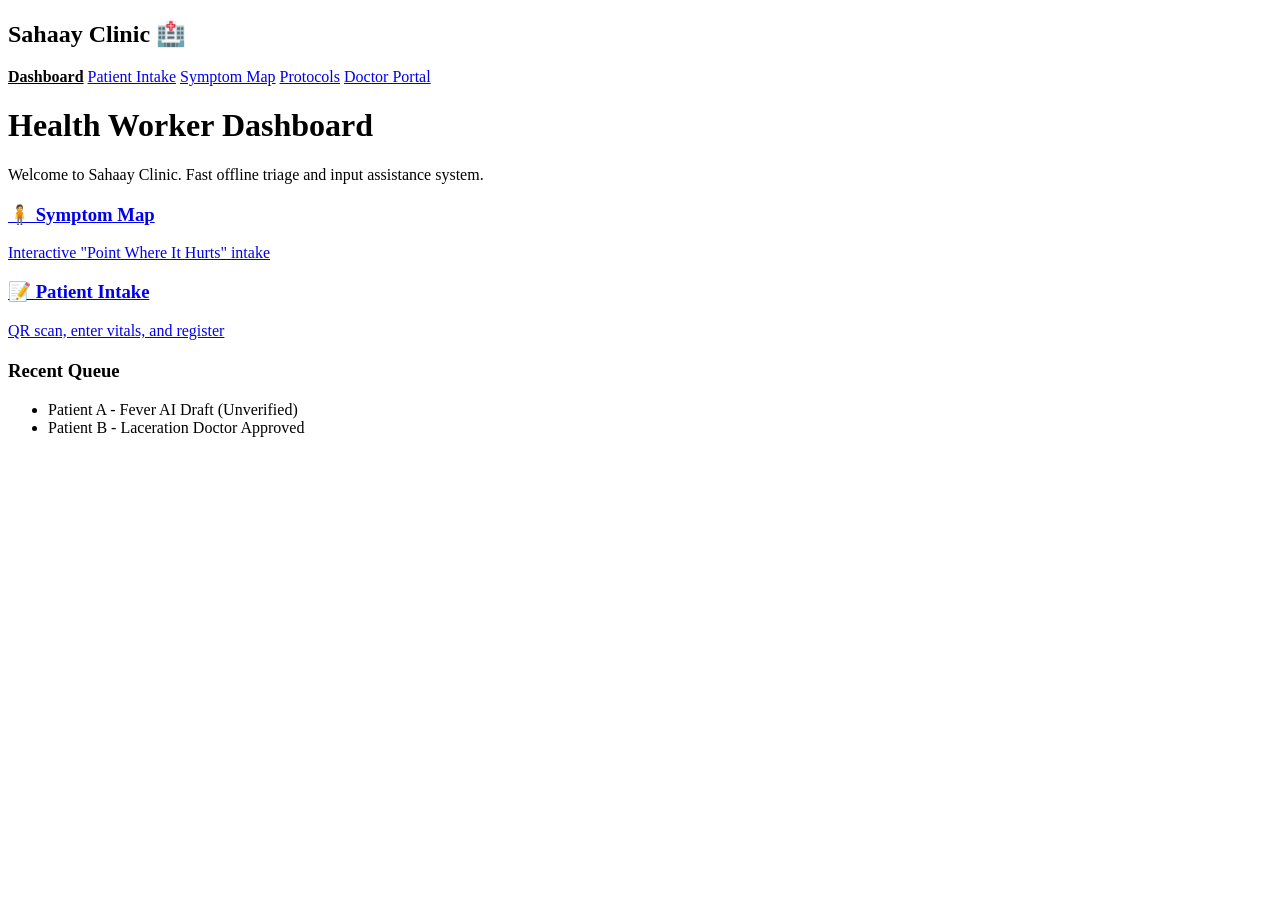
==== index.html @ 7268bb3b "Add initial HTML structure for Sahaay Clinic dashboard" ====
<!DOCTYPE html>
<html lang="en">
<head>
    <meta charset="UTF-8">
    <meta name="viewport" content="width=device-width, initial-scale=1.0">
    <title>Sahaay Clinic - Dashboard</title>
    <link rel="stylesheet" href="style.css">
    <link rel="manifest" href="manifest.json">
</head>
<body>
    <header>
        <div class="logo">
            <h2>Sahaay Clinic 🏥</h2>
        </div>
        <div class="nav-links">
            <a href="index.html" style="color: var(--action-blue); font-weight: bold;">Dashboard</a>
            <a href="intake.html">Patient Intake</a>
            <a href="symptom-map.html">Symptom Map</a>
            <a href="firstaid.html">Protocols</a>
            <a href="doctor.html">Doctor Portal</a>
        </div>
        <div id="google_translate_element"></div>
    </header>

    <div class="container">
        <h1>Health Worker Dashboard</h1>
        <p>Welcome to Sahaay Clinic. Fast offline triage and input assistance system.</p>

        <div class="quick-actions" style="margin: 20px 0;">
            <a href="symptom-map.html" class="action-card-btn">
                <h3>🧍 Symptom Map</h3>
                <p>Interactive "Point Where It Hurts" intake</p>
            </a>
            <a href="intake.html" class="action-card-btn">
                <h3>📝 Patient Intake</h3>
                <p>QR scan, enter vitals, and register</p>
            </a>
        </div>
        
        <div class="card">
            <h3>Recent Queue</h3>
            <ul id="queueList" class="queue-list">
                <li>Patient A - Fever <span class="badge badge-draft">AI Draft (Unverified)</span></li>
                <li>Patient B - Laceration <span class="badge badge-approved">Doctor Approved</span></li>
            </ul>
        </div>
    </div>

    <script type="text/javascript">
        function googleTranslateElementInit() {
            new google.translate.TranslateElement({pageLanguage: 'en'}, 'google_translate_element');
        }
    </script>
    <script type="text/javascript" src="https://translate.google.com/translate_a/element.js?cb=googleTranslateElementInit"></script>
    <script src="js/app.js"></script>
    <script src="js/api.js"></script>
</body>
</html>
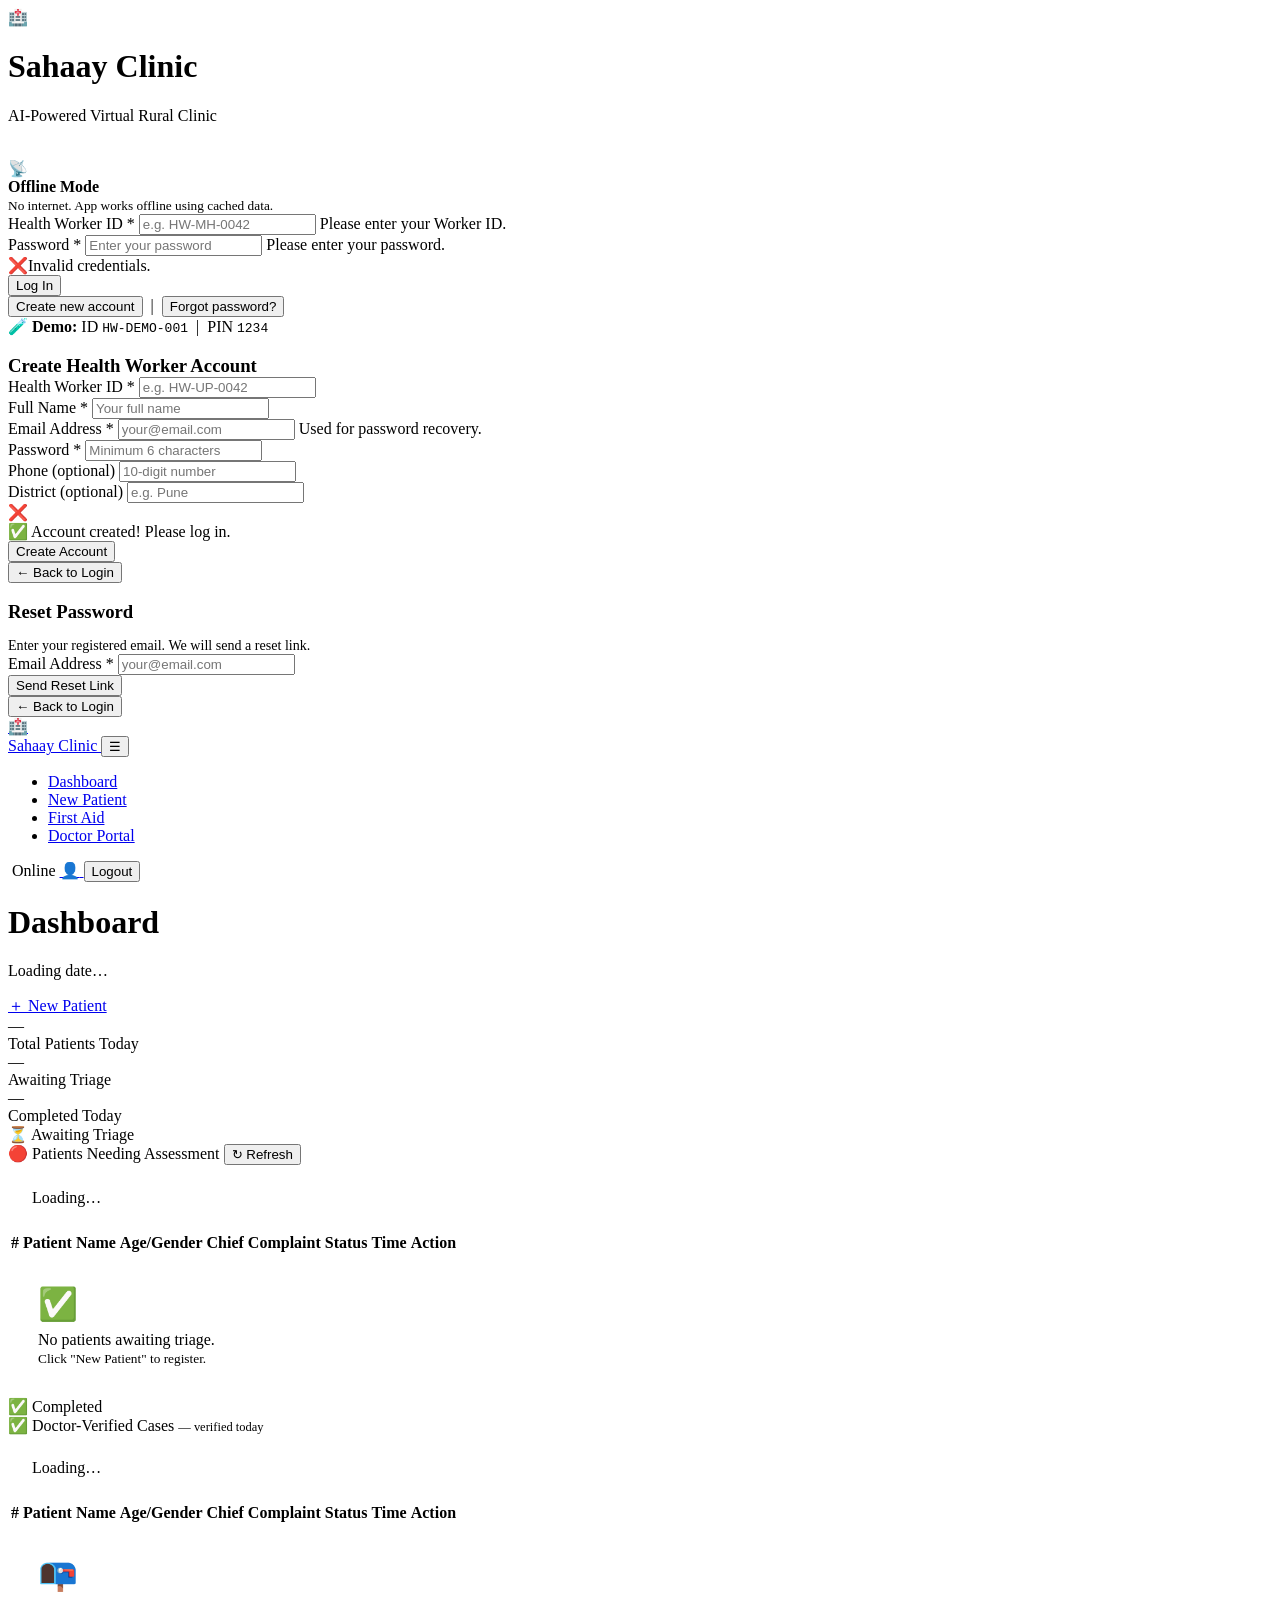
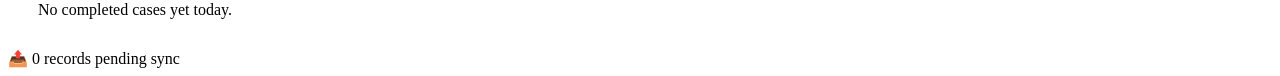
==== commit 024b7e66: "Creating Dashboard Initializing our Dashboard of Web App." ====
--- a/index.html
+++ b/index.html
@@ -1,58 +1,639 @@
 <!DOCTYPE html>
 <html lang="en">
 <head>
-    <meta charset="UTF-8">
-    <meta name="viewport" content="width=device-width, initial-scale=1.0">
-    <title>Sahaay Clinic - Dashboard</title>
-    <link rel="stylesheet" href="style.css">
-    <link rel="manifest" href="manifest.json">
+  <meta charset="UTF-8" />
+  <meta name="viewport" content="width=device-width, initial-scale=1.0" />
+  <meta name="description" content="Sahaay Clinic — AI-Powered Virtual Rural Clinic" />
+  <title>Sahaay Clinic — Login &amp; Dashboard</title>
+  <link rel="manifest" href="/manifest.json" />
+  <meta name="theme-color" content="#238636" />
+  <link rel="stylesheet" href="/css/style.css" />
+
+  <!-- Google Translate Widget -->
+  <script type="text/javascript">
+    function googleTranslateElementInit() {
+      new google.translate.TranslateElement(
+        { pageLanguage: 'en', includedLanguages: 'hi,ta,bn,te,mr,gu,kn,ml,pa,ur,or,as,en',
+          layout: google.translate.TranslateElement.InlineLayout.SIMPLE, autoDisplay: false },
+        'google_translate_element_login'
+      );
+    }
+  </script>
+  <script src="//translate.google.com/translate_a/element.js?cb=googleTranslateElementInit"></script>
 </head>
+
 <body>
-    <header>
-        <div class="logo">
-            <h2>Sahaay Clinic 🏥</h2>
-        </div>
-        <div class="nav-links">
-            <a href="index.html" style="color: var(--action-blue); font-weight: bold;">Dashboard</a>
-            <a href="intake.html">Patient Intake</a>
-            <a href="symptom-map.html">Symptom Map</a>
-            <a href="firstaid.html">Protocols</a>
-            <a href="doctor.html">Doctor Portal</a>
-        </div>
-        <div id="google_translate_element"></div>
-    </header>
-
-    <div class="container">
-        <h1>Health Worker Dashboard</h1>
-        <p>Welcome to Sahaay Clinic. Fast offline triage and input assistance system.</p>
-
-        <div class="quick-actions" style="margin: 20px 0;">
-            <a href="symptom-map.html" class="action-card-btn">
-                <h3>🧍 Symptom Map</h3>
-                <p>Interactive "Point Where It Hurts" intake</p>
-            </a>
-            <a href="intake.html" class="action-card-btn">
-                <h3>📝 Patient Intake</h3>
-                <p>QR scan, enter vitals, and register</p>
-            </a>
-        </div>
-        
-        <div class="card">
-            <h3>Recent Queue</h3>
-            <ul id="queueList" class="queue-list">
-                <li>Patient A - Fever <span class="badge badge-draft">AI Draft (Unverified)</span></li>
-                <li>Patient B - Laceration <span class="badge badge-approved">Doctor Approved</span></li>
-            </ul>
-        </div>
-    </div>
-
-    <script type="text/javascript">
-        function googleTranslateElementInit() {
-            new google.translate.TranslateElement({pageLanguage: 'en'}, 'google_translate_element');
-        }
-    </script>
-    <script type="text/javascript" src="https://translate.google.com/translate_a/element.js?cb=googleTranslateElementInit"></script>
-    <script src="js/app.js"></script>
-    <script src="js/api.js"></script>
+
+<!-- ====================================================
+     LOGIN VIEW
+===================================================== -->
+<div id="login-view" class="login-wrapper">
+  <div class="login-card">
+
+    <div class="login-logo">
+      <div class="logo-circle">🏥</div>
+      <h1>Sahaay Clinic</h1>
+      <p class="text-muted">AI-Powered Virtual Rural Clinic</p>
+      <span class="lang-selector-mount" style="display:inline-flex; margin-top:10px;"></span>
+    </div>
+
+    <!-- Offline alert -->
+    <div id="login-offline-alert" class="alert alert-warning hidden">
+      <span class="alert-icon">📡</span>
+      <div><strong>Offline Mode</strong><br><small>No internet. App works offline using cached data.</small></div>
+    </div>
+
+    <!-- ── AUTH PANELS ── -->
+
+    <!-- LOGIN PANEL -->
+    <div id="panel-login" class="auth-panel active">
+      <form id="login-form" novalidate>
+        <div class="form-group">
+          <label class="form-label" for="worker-id">Health Worker ID <span class="required">*</span></label>
+          <input type="text" id="worker-id" class="form-control" placeholder="e.g. HW-MH-0042" autocomplete="username" required />
+          <span class="form-error">Please enter your Worker ID.</span>
+        </div>
+        <div class="form-group">
+          <label class="form-label" for="worker-password">Password <span class="required">*</span></label>
+          <input type="password" id="worker-password" class="form-control" placeholder="Enter your password" autocomplete="current-password" required />
+          <span class="form-error">Please enter your password.</span>
+        </div>
+        <div id="login-error" class="alert alert-danger hidden">
+          <span class="alert-icon">❌</span><span id="login-error-msg">Invalid credentials.</span>
+        </div>
+        <button type="submit" id="login-btn" class="btn btn-primary btn-full">Log In</button>
+      </form>
+
+      <div class="auth-toggle">
+        <button onclick="showAuthPanel('panel-signup')">Create new account</button>
+        &nbsp;|&nbsp;
+        <button onclick="showAuthPanel('panel-forgot')">Forgot password?</button>
+      </div>
+
+      <div class="demo-hint" style="margin-top:var(--space-md);">
+        🧪 <strong>Demo:</strong> ID <code>HW-DEMO-001</code> &nbsp;|&nbsp; PIN <code>1234</code>
+      </div>
+    </div>
+
+    <!-- SIGNUP PANEL -->
+    <div id="panel-signup" class="auth-panel">
+      <h3 style="margin-bottom:var(--space-md);">Create Health Worker Account</h3>
+      <form id="signup-form" novalidate>
+        <div class="form-group">
+          <label class="form-label" for="su-worker-id">Health Worker ID <span class="required">*</span></label>
+          <input type="text" id="su-worker-id" class="form-control" placeholder="e.g. HW-UP-0042" required />
+        </div>
+        <div class="form-group">
+          <label class="form-label" for="su-name">Full Name <span class="required">*</span></label>
+          <input type="text" id="su-name" class="form-control" placeholder="Your full name" required />
+        </div>
+        <div class="form-group">
+          <label class="form-label" for="su-email">Email Address <span class="required">*</span></label>
+          <input type="email" id="su-email" class="form-control" placeholder="your@email.com" autocomplete="email" required />
+          <span class="form-hint">Used for password recovery.</span>
+        </div>
+        <div class="form-group">
+          <label class="form-label" for="su-password">Password <span class="required">*</span></label>
+          <input type="password" id="su-password" class="form-control" placeholder="Minimum 6 characters" autocomplete="new-password" required />
+        </div>
+        <div class="form-group">
+          <label class="form-label" for="su-phone">Phone (optional)</label>
+          <input type="tel" id="su-phone" class="form-control" placeholder="10-digit number" maxlength="10" />
+        </div>
+        <div class="form-group">
+          <label class="form-label" for="su-district">District (optional)</label>
+          <input type="text" id="su-district" class="form-control" placeholder="e.g. Pune" />
+        </div>
+        <div id="signup-error" class="alert alert-danger hidden">
+          <span class="alert-icon">❌</span><span id="signup-error-msg"></span>
+        </div>
+        <div id="signup-success" class="alert alert-success hidden">
+          <span class="alert-icon">✅</span> Account created! Please log in.
+        </div>
+        <button type="submit" id="signup-btn" class="btn btn-primary btn-full">Create Account</button>
+      </form>
+      <div class="auth-toggle">
+        <button onclick="showAuthPanel('panel-login')">← Back to Login</button>
+      </div>
+    </div>
+
+    <!-- FORGOT PASSWORD PANEL -->
+    <div id="panel-forgot" class="auth-panel">
+      <h3 style="margin-bottom:var(--space-md);">Reset Password</h3>
+      <p class="text-muted" style="font-size:0.88rem; margin-bottom:var(--space-md);">
+        Enter your registered email. We will send a reset link.
+      </p>
+      <form id="forgot-form" novalidate>
+        <div class="form-group">
+          <label class="form-label" for="forgot-email">Email Address <span class="required">*</span></label>
+          <input type="email" id="forgot-email" class="form-control" placeholder="your@email.com" required />
+        </div>
+        <div id="forgot-msg" class="alert hidden"></div>
+        <button type="submit" id="forgot-btn" class="btn btn-primary btn-full">Send Reset Link</button>
+      </form>
+      <div class="auth-toggle">
+        <button onclick="showAuthPanel('panel-login')">← Back to Login</button>
+      </div>
+    </div>
+
+  </div><!-- .login-card -->
+</div><!-- #login-view -->
+
+<!-- ====================================================
+     DASHBOARD VIEW
+===================================================== -->
+<div id="dashboard-view" class="hidden">
+
+  <!-- Navbar -->
+  <nav class="navbar" id="main-navbar">
+    <a href="/index.html" class="navbar-brand">
+      <div class="logo-icon">🏥</div>
+      Sahaay Clinic
+    </a>
+    <button class="nav-hamburger" id="nav-hamburger" aria-label="Open navigation menu" onclick="toggleMobileNav()">☰</button>
+    <ul class="navbar-nav" id="navbar-nav">
+      <li><a href="/index.html" class="active">Dashboard</a></li>
+      <li><a href="/intake.html">New Patient</a></li>
+      <li><a href="/firstaid.html">First Aid</a></li>
+      <li><a href="/doctor.html">Doctor Portal</a></li>
+    </ul>
+    <div class="navbar-actions">
+      <span class="lang-selector-mount" style="margin-right:4px;"></span>
+      <span id="network-status" class="status-indicator status-online">
+        <span class="status-dot"></span> Online
+      </span>
+      <!-- Profile button (left of network status) -->
+      <a href="/profile.html" class="profile-btn" id="profile-nav-btn" title="My Profile">
+        <span class="profile-avatar">👤</span>
+        <span class="profile-name" id="worker-name-display"></span>
+      </a>
+      <button onclick="handleLogout()" class="btn btn-secondary btn-sm">Logout</button>
+    </div>
+  </nav>
+
+  <div class="page-container">
+    <div class="page-header flex justify-between items-center">
+      <div>
+        <h1 class="page-title">Dashboard</h1>
+        <p class="page-subtitle" id="today-date">Loading date…</p>
+      </div>
+      <a href="/intake.html" class="btn btn-primary">＋ New Patient</a>
+    </div>
+
+    <!-- STATS ROW -->
+    <div class="grid-3 mb-lg">
+      <div class="stat-card blue">
+        <div class="stat-value" id="stat-total">—</div>
+        <div class="stat-label">Total Patients Today</div>
+      </div>
+      <div class="stat-card amber">
+        <div class="stat-value" id="stat-waiting">—</div>
+        <div class="stat-label">Awaiting Triage</div>
+      </div>
+      <div class="stat-card green">
+        <div class="stat-value" id="stat-completed">—</div>
+        <div class="stat-label">Completed Today</div>
+      </div>
+    </div>
+
+    <!-- AWAITING TRIAGE SECTION -->
+    <div id="awaiting-triage-section">
+      <div class="dashboard-section-title">⏳ Awaiting Triage</div>
+      <div class="card" style="margin-bottom:var(--space-lg);">
+        <div class="card-header">
+          <span class="card-title">🔴 Patients Needing Assessment</span>
+          <button onclick="loadQueue()" class="btn btn-secondary btn-sm">↻ Refresh</button>
+        </div>
+        <div class="card-body">
+          <div id="awaiting-loading" class="text-center text-muted" style="padding:24px;">Loading…</div>
+          <div id="awaiting-table-wrapper" class="hidden">
+            <div class="table-scroll-wrapper">
+              <table class="queue-table">
+                <thead>
+                  <tr><th>#</th><th>Patient Name</th><th>Age/Gender</th><th>Chief Complaint</th><th>Status</th><th>Time</th><th>Action</th></tr>
+                </thead>
+                <tbody id="awaiting-tbody"></tbody>
+              </table>
+            </div>
+          </div>
+          <div id="awaiting-empty" class="text-center text-muted hidden" style="padding:30px;">
+            <div style="font-size:2rem; margin-bottom:8px;">✅</div>
+            No patients awaiting triage.<br><small>Click "New Patient" to register.</small>
+          </div>
+        </div>
+      </div>
+    </div>
+
+    <!-- COMPLETED SECTION -->
+    <div id="completed-section">
+      <div class="dashboard-section-title">✅ Completed</div>
+      <div class="card">
+        <div class="card-header">
+          <span class="card-title">✅ Doctor-Verified Cases</span>
+          <span class="badge badge-info" id="stat-verified-today" style="font-size:0.78rem;">— verified today</span>
+        </div>
+        <div class="card-body">
+          <div id="completed-loading" class="text-center text-muted" style="padding:24px;">Loading…</div>
+          <div id="completed-table-wrapper" class="hidden">
+            <div class="table-scroll-wrapper">
+              <table class="queue-table">
+                <thead>
+                  <tr><th>#</th><th>Patient Name</th><th>Age/Gender</th><th>Chief Complaint</th><th>Status</th><th>Time</th><th>Action</th></tr>
+                </thead>
+                <tbody id="completed-tbody"></tbody>
+              </table>
+            </div>
+          </div>
+          <div id="completed-empty" class="text-center text-muted hidden" style="padding:30px;">
+            <div style="font-size:2rem; margin-bottom:8px;">📭</div>
+            No completed cases yet today.
+          </div>
+        </div>
+      </div>
+    </div>
+
+  </div><!-- .page-container -->
+</div><!-- #dashboard-view -->
+
+<!-- Floating offline badge -->
+<div id="offline-queue-badge" class="offline-queue-badge" onclick="syncOfflineQueue()">
+  📤 0 records pending sync
+</div>
+
+<script src="/js/app.js"></script>
+<script src="/js/api.js"></script>
+
+<script>
+// ──────────────────────────────────────────────
+// AUTH PANEL TOGGLE
+// ──────────────────────────────────────────────
+function showAuthPanel(id) {
+  document.querySelectorAll('.auth-panel').forEach(p => p.classList.remove('active'));
+  const el = document.getElementById(id);
+  if (el) el.classList.add('active');
+}
+
+// ──────────────────────────────────────────────
+// MOBILE NAV
+// ──────────────────────────────────────────────
+function toggleMobileNav() {
+  const nav = document.getElementById('navbar-nav');
+  const btn = document.getElementById('nav-hamburger');
+  if (!nav) return;
+  const isOpen = nav.classList.toggle('open');
+  btn.textContent = isOpen ? '✕' : '☰';
+}
+document.addEventListener('click', function (e) {
+  const nav = document.getElementById('navbar-nav');
+  const btn = document.getElementById('nav-hamburger');
+  if (!nav) return;
+  if (!nav.contains(e.target) && e.target !== btn) {
+    nav.classList.remove('open');
+    if (btn) btn.textContent = '☰';
+  }
+});
+
+// Stable browser/device identifier. It stays on this browser profile and is never sent as a secret.
+function getDeviceId() {
+  const key = 'sahaay_device_id';
+  let id = localStorage.getItem(key);
+  if (!id) {
+    id = (crypto.randomUUID ? crypto.randomUUID() : 'dev-' + Date.now() + '-' + Math.random().toString(36).slice(2));
+    localStorage.setItem(key, id);
+  }
+  return id;
+}
+
+// ──────────────────────────────────────────────
+// PAGE INIT
+// ──────────────────────────────────────────────
+document.addEventListener('DOMContentLoaded', async function () {
+  await initApp();
+
+  if (!navigator.onLine) {
+    document.getElementById('login-offline-alert').classList.remove('hidden');
+  }
+
+  // ── PERSISTENT SESSION: auto-login if a valid session exists ──
+  const session = await getSession();
+  if (session && session.workerId) {
+    // Token may be empty (offline mode) — still restore the session
+    showDashboard(session);
+    // Still set the date (dashboard is now visible)
+    const todayEl = document.getElementById('today-date');
+    if (todayEl) todayEl.textContent =
+      new Date().toLocaleDateString('en-IN', { weekday: 'long', year: 'numeric', month: 'long', day: 'numeric' });
+    return; // skip showing login form
+  }
+
+  document.getElementById('today-date').textContent =
+    new Date().toLocaleDateString('en-IN', { weekday: 'long', year: 'numeric', month: 'long', day: 'numeric' });
+});
+
+// ──────────────────────────────────────────────
+// LOGIN FORM
+// ──────────────────────────────────────────────
+document.getElementById('login-form').addEventListener('submit', async function (e) {
+  e.preventDefault();
+
+  const workerIdEl  = document.getElementById('worker-id');
+  const passwordEl  = document.getElementById('worker-password');
+  const loginBtn    = document.getElementById('login-btn');
+  const errorDiv    = document.getElementById('login-error');
+  const errorMsg    = document.getElementById('login-error-msg');
+
+  const workerId = workerIdEl.value.trim();
+  const password = passwordEl.value;
+
+  let valid = true;
+  if (!workerId) { workerIdEl.classList.add('is-invalid'); valid = false; } else { workerIdEl.classList.remove('is-invalid'); }
+  if (!password) { passwordEl.classList.add('is-invalid'); valid = false; } else { passwordEl.classList.remove('is-invalid'); }
+  if (!valid) return;
+
+  loginBtn.disabled = true;
+  loginBtn.classList.add('loading');
+  loginBtn.textContent = 'Logging in…';
+  errorDiv.classList.add('hidden');
+
+  try {
+    // Allow demo login when offline or for testing
+    if (workerId === 'HW-DEMO-001' && password === '1234') {
+      const demoSession = { workerId, name: 'Demo Worker', role: 'health_worker', token: 'demo', refreshToken: '', email: '', deviceId: getDeviceId() };
+      await saveSession(demoSession);
+      showDashboard(demoSession);
+      return;
+    }
+
+    const result = await apiLogin(workerId, password);
+
+    if (result.success) {
+      const sessionData = {
+        workerId: result.worker_id || workerId,
+        name:     result.name || workerId,
+        role:     result.role || 'health_worker',
+        token:    result.token || '',
+        refreshToken: result.refresh_token || '',
+        accessTokenExpiresAt: Date.now() + (Number(result.expires_in || 86400) * 1000),
+        deviceId: getDeviceId(),
+        email:    result.email || '',
+        phone:    result.phone || '',
+        district: result.district || ''
+      };
+      await saveSession(sessionData);
+      showDashboard(sessionData);
+    } else {
+      throw new Error(result.message || 'Invalid credentials.');
+    }
+  } catch (error) {
+    if (error.offline) {
+      const offlineSession = { workerId, name: workerId, role: 'health_worker', token: '', refreshToken: '', deviceId: getDeviceId() };
+      await saveSession(offlineSession);
+      showToast('⚠️ Offline mode — limited functionality.', 'warning');
+      showDashboard(offlineSession);
+    } else {
+      errorMsg.textContent = error.message || 'Login failed. Please try again.';
+      errorDiv.classList.remove('hidden');
+    }
+  } finally {
+    loginBtn.disabled = false;
+    loginBtn.classList.remove('loading');
+    loginBtn.textContent = 'Log In';
+  }
+});
+
+// ──────────────────────────────────────────────
+// SIGNUP FORM
+// ──────────────────────────────────────────────
+document.getElementById('signup-form').addEventListener('submit', async function (e) {
+  e.preventDefault();
+  const workerId = document.getElementById('su-worker-id').value.trim();
+  const name     = document.getElementById('su-name').value.trim();
+  const email    = document.getElementById('su-email').value.trim();
+  const password = document.getElementById('su-password').value;
+  const phone    = document.getElementById('su-phone').value.trim();
+  const district = document.getElementById('su-district').value.trim();
+
+  const errDiv = document.getElementById('signup-error');
+  const errMsg = document.getElementById('signup-error-msg');
+  const sucDiv = document.getElementById('signup-success');
+  errDiv.classList.add('hidden');
+  sucDiv.classList.add('hidden');
+
+  if (!workerId || !name || !email || !password) {
+    errMsg.textContent = 'Worker ID, name, email, and password are required.';
+    errDiv.classList.remove('hidden');
+    return;
+  }
+  if (!/^[^\s@]+@[^\s@]+\.[^\s@]+$/.test(email)) {
+    errMsg.textContent = 'Please enter a valid email address.';
+    errDiv.classList.remove('hidden');
+    return;
+  }
+  if (password.length < 6) {
+    errMsg.textContent = 'Password must be at least 6 characters.';
+    errDiv.classList.remove('hidden');
+    return;
+  }
+
+  const btn = document.getElementById('signup-btn');
+  btn.disabled = true; btn.textContent = 'Creating…';
+
+  try {
+    const result = await apiSignup(workerId, name, password, phone || null, district || null, email);
+    if (result.success) {
+      sucDiv.classList.remove('hidden');
+      document.getElementById('signup-form').reset();
+      // Pre-fill the login form with the new Worker ID
+      document.getElementById('worker-id').value = workerId;
+      setTimeout(() => showAuthPanel('panel-login'), 1500);
+    } else {
+      errMsg.textContent = result.message || 'Signup failed.';
+      errDiv.classList.remove('hidden');
+    }
+  } catch (err) {
+    errMsg.textContent = err.message || 'Signup failed. Please try again.';
+    errDiv.classList.remove('hidden');
+  } finally {
+    btn.disabled = false; btn.textContent = 'Create Account';
+  }
+});
+
+// ──────────────────────────────────────────────
+// FORGOT PASSWORD FORM
+// ──────────────────────────────────────────────
+document.getElementById('forgot-form').addEventListener('submit', async function (e) {
+  e.preventDefault();
+  const email   = document.getElementById('forgot-email').value.trim();
+  const msgDiv  = document.getElementById('forgot-msg');
+  const btn     = document.getElementById('forgot-btn');
+
+  if (!email) { msgDiv.className = 'alert alert-danger'; msgDiv.textContent = 'Email is required.'; msgDiv.classList.remove('hidden'); return; }
+
+  btn.disabled = true; btn.textContent = 'Sending…';
+  msgDiv.classList.add('hidden');
+
+  try {
+    const result = await apiRequestPasswordReset(email);
+    msgDiv.className = 'alert alert-success';
+    msgDiv.textContent = result.message || 'Reset link sent if email is registered.';
+    if (result.resetUrl) {
+      const link = document.createElement('a');
+      link.href = result.resetUrl; link.target = '_self'; link.textContent = ' Open password reset page';
+      link.style.marginLeft = '8px';
+      msgDiv.appendChild(link);
+    }
+    msgDiv.classList.remove('hidden');
+  } catch (err) {
+    msgDiv.className = 'alert alert-danger';
+    msgDiv.textContent = err.message || 'Failed to send reset email.';
+    msgDiv.classList.remove('hidden');
+  } finally {
+    btn.disabled = false; btn.textContent = 'Send Reset Link';
+  }
+});
+
+// ──────────────────────────────────────────────
+// SHOW DASHBOARD
+// ──────────────────────────────────────────────
+function showDashboard(session) {
+  document.getElementById('login-view').classList.add('hidden');
+  document.getElementById('dashboard-view').classList.remove('hidden');
+  const nameEl = document.getElementById('worker-name-display');
+  if (nameEl) nameEl.textContent = session.name || session.workerId || 'Worker';
+  loadQueue();
+  loadDashboardStats();
+}
+
+// ──────────────────────────────────────────────
+// LOGOUT
+// ──────────────────────────────────────────────
+async function handleLogout() {
+  try { await apiLogout(); } catch(e) {}
+  await clearSession();
+  document.getElementById('dashboard-view').classList.add('hidden');
+  document.getElementById('login-view').classList.remove('hidden');
+  showAuthPanel('panel-login');
+  showToast('Logged out successfully.', 'info');
+}
+
+// ──────────────────────────────────────────────
+// LOAD DASHBOARD STATS
+// ──────────────────────────────────────────────
+async function loadDashboardStats() {
+  try {
+    const stats = await apiGetDashboardStats();
+    if (stats.success) {
+      document.getElementById('stat-total').textContent     = stats.totalToday || 0;
+      document.getElementById('stat-waiting').textContent   = stats.awaitingTriage || 0;
+      document.getElementById('stat-completed').textContent = stats.completed || 0;
+      const verEl = document.getElementById('stat-verified-today');
+      if (verEl) verEl.textContent = (stats.verifiedToday || 0) + ' verified today';
+    }
+  } catch (e) {
+    // Fallback: stats will be filled from queue data
+  }
+}
+
+// ──────────────────────────────────────────────
+// LOAD PATIENT QUEUE
+// ──────────────────────────────────────────────
+async function loadQueue() {
+  const awaitingLoading = document.getElementById('awaiting-loading');
+  const awaitingTable   = document.getElementById('awaiting-table-wrapper');
+  const awaitingEmpty   = document.getElementById('awaiting-empty');
+  const awaitingTbody   = document.getElementById('awaiting-tbody');
+
+  const completedLoading = document.getElementById('completed-loading');
+  const completedTable   = document.getElementById('completed-table-wrapper');
+  const completedEmpty   = document.getElementById('completed-empty');
+  const completedTbody   = document.getElementById('completed-tbody');
+
+  // Reset
+  awaitingLoading.classList.remove('hidden');  awaitingTable.classList.add('hidden');  awaitingEmpty.classList.add('hidden');
+  completedLoading.classList.remove('hidden'); completedTable.classList.add('hidden'); completedEmpty.classList.add('hidden');
+
+  let patients = [];
+
+  try {
+    const result = await apiGetQueue();
+    patients = result.patients || [];
+  } catch (error) {
+    if (error.offline || !navigator.onLine) {
+      patients = await getAllLocalPatients();
+    } else {
+      showToast('Failed to load queue: ' + (error.message || 'Error'), 'error');
+    }
+  }
+
+  awaitingLoading.classList.add('hidden');
+  completedLoading.classList.add('hidden');
+
+  const waiting   = patients.filter(p => !p.status || p.status === 'waiting' || p.status === 'in_progress');
+  const completed = patients.filter(p => p.status === 'completed' || p.status === 'referred');
+
+  // Stats
+  document.getElementById('stat-total').textContent     = patients.length;
+  document.getElementById('stat-waiting').textContent   = waiting.length;
+  document.getElementById('stat-completed').textContent = completed.length;
+
+  // Build awaiting table
+  if (waiting.length === 0) { awaitingEmpty.classList.remove('hidden'); }
+  else {
+    awaitingTbody.innerHTML = '';
+    waiting.forEach(function (p, i) {
+      const row = buildPatientRow(p, i + 1, 'row-waiting');
+      awaitingTbody.appendChild(row);
+    });
+    awaitingTable.classList.remove('hidden');
+  }
+
+  // Build completed table
+  if (completed.length === 0) { completedEmpty.classList.remove('hidden'); }
+  else {
+    completedTbody.innerHTML = '';
+    completed.forEach(function (p, i) {
+      const row = buildPatientRow(p, i + 1, 'row-completed');
+      completedTbody.appendChild(row);
+    });
+    completedTable.classList.remove('hidden');
+  }
+}
+
+function buildPatientRow(patient, index, rowClass) {
+  let statusBadge;
+  switch (patient.status) {
+    case 'completed':  statusBadge = '<span class="badge badge-verified">✅ Completed</span>'; break;
+    case 'critical':   statusBadge = '<span class="badge badge-critical">🔴 Critical</span>'; break;
+    case 'referred':   statusBadge = '<span class="badge badge-info">🏥 Referred</span>'; break;
+    case 'in_progress':statusBadge = '<span class="badge badge-info">🔵 In Progress</span>'; break;
+    default:           statusBadge = '<span class="badge badge-muted">⏳ Waiting</span>';
+  }
+  const row = document.createElement('tr');
+  if (rowClass) row.className = rowClass;
+  row.innerHTML = `
+    <td>${index}</td>
+    <td>
+      <div class="patient-name">${escapeHtml(patient.name || 'Unknown')}</div>
+      <div class="patient-meta">${escapeHtml(patient.patientId || '')}</div>
+    </td>
+    <td>${escapeHtml(String(patient.age || '—'))} / ${escapeHtml(patient.gender || '—')}</td>
+    <td style="max-width:180px; overflow:hidden; text-overflow:ellipsis; white-space:nowrap;" title="${escapeHtml(patient.chiefComplaint || '')}">
+      ${escapeHtml((patient.chiefComplaint || '—').substring(0,60))}
+    </td>
+    <td>${statusBadge}</td>
+    <td class="text-muted" style="font-size:0.82rem;">${formatDate(patient.createdAt)}</td>
+    <td>
+      <a href="/intake.html?id=${encodeURIComponent(patient.patientId || '')}" class="btn btn-ghost btn-sm">View →</a>
+    </td>
+  `;
+  return row;
+}
+
+function escapeHtml(str) {
+  const d = document.createElement('div');
+  d.appendChild(document.createTextNode(String(str)));
+  return d.innerHTML;
+}
+</script>
 </body>
 </html>
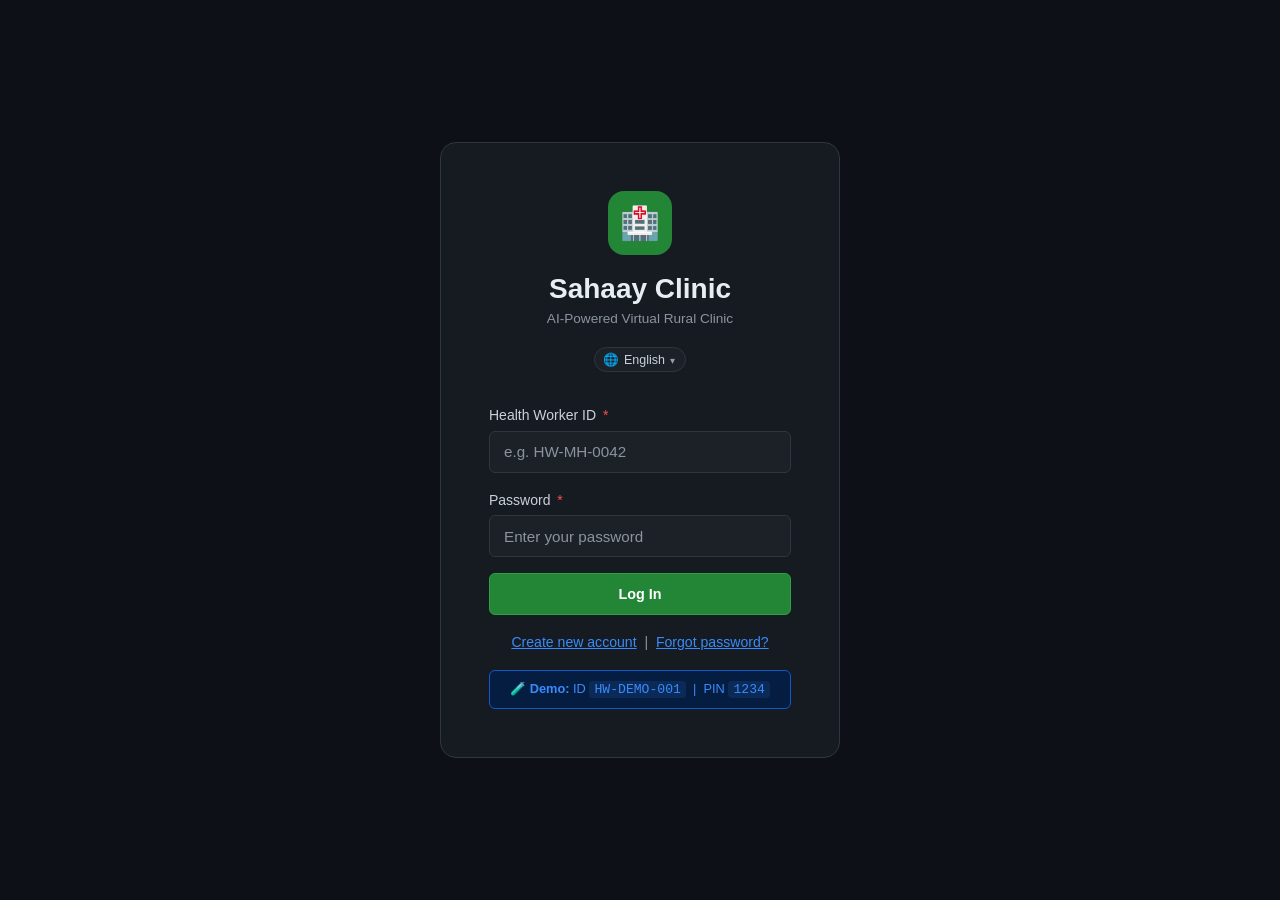
==== commit b898f939: "update index.html" ====
--- a/index.html
+++ b/index.html
@@ -377,7 +377,8 @@
         deviceId: getDeviceId(),
         email:    result.email || '',
         phone:    result.phone || '',
-        district: result.district || ''
+        district: result.district || '',
+        doctorProfile: result.doctor_profile || null
       };
       await saveSession(sessionData);
       showDashboard(sessionData);
--- a/css/style.css
+++ b/css/style.css
@@ -0,0 +1,1533 @@
+/**
+ * ============================================================
+ * FILE: css/style.css  —  Sahaay Clinic Global Stylesheet
+ * ============================================================
+ * DESIGN PHILOSOPHY:
+ *   - Dark theme to reduce eye strain during long shifts
+ *   - High contrast text for readability in bright/dim conditions
+ *   - Large tap targets for touch screens / mobile devices
+ *   - Simple, clean layout — no distracting animations
+ *   - Colour-coded clinical badges for safety (amber=AI, green=verified)
+ *
+ * COLOUR PALETTE:
+ *   Background:   #0d1117  (very dark blue-grey)
+ *   Surface:      #161b22  (card/panel background)
+ *   Border:       #30363d  (subtle borders)
+ *   Text Primary: #e6edf3  (off-white, easy to read)
+ *   Text Muted:   #8b949e  (grey for labels/hints)
+ *   Accent Green: #238636  (success / doctor-verified)
+ *   Accent Amber: #d29922  (warning / AI draft)
+ *   Accent Red:   #da3633  (danger / critical)
+ *   Accent Blue:  #1f6feb  (links / info)
+ * ============================================================
+ */
+
+/* ----------------------------------------------------------
+   1. CSS RESET & BASE STYLES
+   Removes browser default styles for consistency.
+   ---------------------------------------------------------- */
+*, *::before, *::after {
+  box-sizing: border-box; /* padding/border included in element size */
+  margin: 0;
+  padding: 0;
+}
+
+:root {
+  /* --- Colour Tokens (change these to retheme the whole app) --- */
+  --bg-base:        #0d1117;
+  --bg-surface:     #161b22;
+  --bg-elevated:    #1c2128;
+  --border:         #30363d;
+  --border-muted:   #21262d;
+
+  --text-primary:   #e6edf3;
+  --text-secondary: #c9d1d9;
+  --text-muted:     #8b949e;
+
+  --green:          #238636;
+  --green-light:    #2ea043;
+  --green-bg:       #0d2119;
+  --green-border:   #1a4731;
+
+  --amber:          #d29922;
+  --amber-light:    #e3b341;
+  --amber-bg:       #271d0a;
+  --amber-border:   #4d3510;
+
+  --red:            #da3633;
+  --red-light:      #f85149;
+  --red-bg:         #2d1111;
+  --red-border:     #551111;
+
+  --blue:           #1f6feb;
+  --blue-light:     #388bfd;
+  --blue-bg:        #051d40;
+  --blue-border:    #1158cc;
+
+  --purple:         #8957e5;
+
+  /* --- Spacing Scale --- */
+  --space-xs:  4px;
+  --space-sm:  8px;
+  --space-md:  16px;
+  --space-lg:  24px;
+  --space-xl:  32px;
+  --space-2xl: 48px;
+
+  /* --- Typography --- */
+  --font-sans:  -apple-system, BlinkMacSystemFont, "Segoe UI", Roboto, Helvetica, Arial, sans-serif;
+  --font-mono:  "SFMono-Regular", Consolas, "Liberation Mono", Menlo, monospace;
+  --radius-sm:  6px;
+  --radius-md:  10px;
+  --radius-lg:  16px;
+}
+
+html {
+  font-size: 16px;
+  scroll-behavior: smooth;
+}
+
+body {
+  font-family: var(--font-sans);
+  background-color: var(--bg-base);
+  color: var(--text-primary);
+  line-height: 1.6;
+  min-height: 100vh;
+}
+
+/* ----------------------------------------------------------
+   2. TYPOGRAPHY
+   ---------------------------------------------------------- */
+h1, h2, h3, h4, h5, h6 {
+  line-height: 1.3;
+  color: var(--text-primary);
+  font-weight: 600;
+}
+
+h1 { font-size: 1.75rem; }
+h2 { font-size: 1.4rem; }
+h3 { font-size: 1.15rem; }
+h4 { font-size: 1rem; }
+
+p { color: var(--text-secondary); margin-bottom: var(--space-sm); }
+
+a {
+  color: var(--blue-light);
+  text-decoration: none;
+}
+a:hover { text-decoration: underline; }
+
+small, .text-muted { color: var(--text-muted); font-size: 0.85rem; }
+
+/* ----------------------------------------------------------
+   3. LAYOUT: NAVIGATION BAR
+   ---------------------------------------------------------- */
+.navbar {
+  background-color: var(--bg-surface);
+  border-bottom: 1px solid var(--border);
+  padding: var(--space-sm) var(--space-lg);
+  display: flex;
+  align-items: center;
+  justify-content: space-between;
+  position: sticky;
+  top: 0;
+  z-index: 100; /* stays above content when scrolling */
+  /* prevent the bar itself from being taller than needed on small screens */
+  flex-wrap: nowrap;
+  gap: var(--space-sm);
+}
+
+.navbar-brand {
+  display: flex;
+  align-items: center;
+  gap: var(--space-sm);
+  font-size: 1.1rem;
+  font-weight: 700;
+  color: var(--text-primary);
+  text-decoration: none;
+}
+
+.navbar-brand .logo-icon {
+  width: 32px;
+  height: 32px;
+  background: var(--green);
+  border-radius: 8px;
+  display: flex;
+  align-items: center;
+  justify-content: center;
+  font-size: 1.1rem;
+  flex-shrink: 0;
+}
+
+.navbar-nav {
+  display: flex;
+  align-items: center;
+  gap: var(--space-md);
+  list-style: none;
+}
+
+.navbar-nav a {
+  color: var(--text-muted);
+  font-size: 0.9rem;
+  padding: var(--space-xs) var(--space-sm);
+  border-radius: var(--radius-sm);
+  transition: color 0.15s, background 0.15s;
+}
+
+.navbar-nav a:hover,
+.navbar-nav a.active {
+  color: var(--text-primary);
+  background: var(--bg-elevated);
+  text-decoration: none;
+}
+
+.navbar-actions {
+  display: flex;
+  align-items: center;
+  gap: var(--space-sm);
+  margin-left: auto; /* push to the right */
+}
+
+/* ----------------------------------------------------------
+   HAMBURGER BUTTON — visible only on mobile
+   ---------------------------------------------------------- */
+.nav-hamburger {
+  display: none;
+  background: none;
+  border: none;
+  cursor: pointer;
+  padding: 6px;
+  color: var(--text-primary);
+  font-size: 1.4rem;
+  line-height: 1;
+  flex-shrink: 0;
+}
+
+/* Mobile nav: collapse nav links into a dropdown */
+@media (max-width: 768px) {
+  .nav-hamburger {
+    display: flex;
+    align-items: center;
+    justify-content: center;
+    margin-left: auto;
+  }
+
+  /* hide desktop actions (status pill, name, logout) on mobile — shown in menu */
+  .navbar-actions {
+    display: none;
+  }
+
+  /* the nav list slides down below the bar */
+  .navbar-nav {
+    display: none;
+    position: absolute;
+    top: 100%;        /* just below the navbar */
+    left: 0;
+    right: 0;
+    flex-direction: column;
+    align-items: stretch;
+    gap: 0;
+    background: var(--bg-surface);
+    border-bottom: 1px solid var(--border);
+    padding: var(--space-sm) 0;
+    z-index: 99;
+    box-shadow: 0 4px 12px rgba(0,0,0,0.4);
+  }
+
+  .navbar-nav.open {
+    display: flex;
+  }
+
+  .navbar-nav li { width: 100%; }
+
+  .navbar-nav a {
+    display: block;
+    padding: 12px var(--space-lg);
+    border-radius: 0;
+    font-size: 0.95rem;
+  }
+
+  /* Keep the navbar itself positioned so the dropdown anchors to it */
+  .navbar {
+    position: sticky;
+    top: 0;
+  }
+}
+
+/* ----------------------------------------------------------
+   4. LAYOUT: PAGE WRAPPER & CONTAINERS
+   ---------------------------------------------------------- */
+.page-container {
+  max-width: 1100px;
+  margin: 0 auto;
+  padding: var(--space-lg);
+}
+
+.page-header {
+  margin-bottom: var(--space-xl);
+}
+
+.page-header .page-title {
+  font-size: 1.5rem;
+  margin-bottom: var(--space-xs);
+}
+
+.page-header .page-subtitle {
+  color: var(--text-muted);
+  font-size: 0.95rem;
+}
+
+/* Two-column grid for wider screens */
+.grid-2 {
+  display: grid;
+  grid-template-columns: repeat(2, 1fr);
+  gap: var(--space-lg);
+}
+
+/* Three-column grid for stats/cards */
+.grid-3 {
+  display: grid;
+  grid-template-columns: repeat(3, 1fr);
+  gap: var(--space-md);
+}
+
+/* Stack to single column on mobile */
+@media (max-width: 768px) {
+  .grid-2, .grid-3 {
+    grid-template-columns: 1fr;
+  }
+  .page-container {
+    padding: var(--space-md);
+  }
+  h1 { font-size: 1.4rem; }
+  /* Queue table: enable horizontal scroll on small screens */
+  .table-scroll-wrapper {
+    overflow-x: auto;
+    -webkit-overflow-scrolling: touch;
+  }
+  /* Keep card padding comfortable on small phones */
+  .card {
+    padding: var(--space-md);
+  }
+  .card-header {
+    flex-wrap: wrap;
+    gap: var(--space-sm);
+  }
+  /* Page header stacks on mobile */
+  .page-header.flex {
+    flex-direction: column;
+    align-items: flex-start;
+    gap: var(--space-sm);
+  }
+}
+
+/* ----------------------------------------------------------
+   5. CARD COMPONENT
+   A "card" is a box that groups related content visually.
+   ---------------------------------------------------------- */
+.card {
+  background: var(--bg-surface);
+  border: 1px solid var(--border);
+  border-radius: var(--radius-md);
+  padding: var(--space-lg);
+}
+
+.card-header {
+  display: flex;
+  align-items: center;
+  justify-content: space-between;
+  margin-bottom: var(--space-md);
+  padding-bottom: var(--space-md);
+  border-bottom: 1px solid var(--border-muted);
+}
+
+.card-title {
+  font-size: 1rem;
+  font-weight: 600;
+  display: flex;
+  align-items: center;
+  gap: var(--space-sm);
+}
+
+/*.card-body { /* no extra styling needed — content flows naturally */ */
+
+.card-footer {
+  margin-top: var(--space-md);
+  padding-top: var(--space-md);
+  border-top: 1px solid var(--border-muted);
+  display: flex;
+  gap: var(--space-sm);
+  justify-content: flex-end;
+}
+
+/* ----------------------------------------------------------
+   6. BUTTONS
+   ---------------------------------------------------------- */
+.btn {
+  display: inline-flex;
+  align-items: center;
+  justify-content: center;
+  gap: var(--space-xs);
+  padding: 10px 18px;
+  border-radius: var(--radius-sm);
+  font-size: 0.9rem;
+  font-weight: 600;
+  cursor: pointer;
+  border: 1px solid transparent;
+  transition: background 0.15s, border-color 0.15s, opacity 0.15s;
+  text-decoration: none;
+  white-space: nowrap;
+  min-height: 42px; /* large tap target for touch screens */
+}
+
+.btn:disabled {
+  opacity: 0.5;
+  cursor: not-allowed;
+}
+
+/* Primary — green action button */
+.btn-primary {
+  background: var(--green);
+  color: #fff;
+  border-color: var(--green-light);
+}
+.btn-primary:hover:not(:disabled) {
+  background: var(--green-light);
+}
+
+/* Danger — red destructive action */
+.btn-danger {
+  background: var(--red);
+  color: #fff;
+  border-color: var(--red-light);
+}
+.btn-danger:hover:not(:disabled) {
+  background: var(--red-light);
+}
+
+/* Secondary — subtle outline button */
+.btn-secondary {
+  background: transparent;
+  color: var(--text-secondary);
+  border-color: var(--border);
+}
+.btn-secondary:hover:not(:disabled) {
+  background: var(--bg-elevated);
+  color: var(--text-primary);
+}
+
+/* Ghost — minimal */
+.btn-ghost {
+  background: transparent;
+  color: var(--blue-light);
+  border-color: transparent;
+}
+.btn-ghost:hover:not(:disabled) {
+  background: var(--blue-bg);
+}
+
+/* Size variants */
+.btn-sm { padding: 6px 12px; font-size: 0.82rem; min-height: 32px; }
+.btn-lg { padding: 14px 24px; font-size: 1rem; min-height: 50px; }
+.btn-full { width: 100%; }
+
+/* Loading spinner on button */
+.btn.loading::after {
+  content: '';
+  width: 14px;
+  height: 14px;
+  border: 2px solid rgba(255,255,255,0.4);
+  border-top-color: #fff;
+  border-radius: 50%;
+  animation: spin 0.6s linear infinite;
+}
+@keyframes spin { to { transform: rotate(360deg); } }
+
+/* ----------------------------------------------------------
+   7. FORM ELEMENTS
+   ---------------------------------------------------------- */
+.form-group {
+  margin-bottom: var(--space-md);
+}
+
+.form-label {
+  display: block;
+  font-size: 0.875rem;
+  font-weight: 500;
+  color: var(--text-secondary);
+  margin-bottom: var(--space-xs);
+}
+
+.form-label .required {
+  color: var(--red-light);
+  margin-left: 3px;
+}
+
+.form-control {
+  width: 100%;
+  padding: 10px 14px;
+  background: var(--bg-elevated);
+  border: 1px solid var(--border);
+  border-radius: var(--radius-sm);
+  color: var(--text-primary);
+  font-size: 0.95rem;
+  font-family: var(--font-sans);
+  transition: border-color 0.15s, box-shadow 0.15s;
+  min-height: 42px;
+}
+
+/* Larger, clearer Blood Pressure input sizing for touch devices */
+#vbox-bp .form-control {
+  min-width: 110px;
+  min-height: 48px;
+  font-size: 1.05rem;
+  padding: 12px 10px;
+}
+
+.form-control:focus {
+  outline: none;
+  border-color: var(--blue);
+  box-shadow: 0 0 0 3px rgba(31, 111, 235, 0.2);
+}
+
+.form-control::placeholder {
+  color: var(--text-muted);
+}
+
+select.form-control {
+  appearance: none;
+  background-image: url("data:image/svg+xml,%3Csvg xmlns='http://www.w3.org/2000/svg' width='12' height='8' viewBox='0 0 12 8'%3E%3Cpath d='M1 1l5 5 5-5' stroke='%238b949e' stroke-width='1.5' fill='none' stroke-linecap='round'/%3E%3C/svg%3E");
+  background-repeat: no-repeat;
+  background-position: right 12px center;
+  padding-right: 36px;
+}
+
+textarea.form-control {
+  resize: vertical;
+  min-height: 90px;
+}
+
+.form-hint {
+  font-size: 0.8rem;
+  color: var(--text-muted);
+  margin-top: var(--space-xs);
+}
+
+.form-error {
+  font-size: 0.8rem;
+  color: var(--red-light);
+  margin-top: var(--space-xs);
+  display: none; /* hidden by default, shown by JS */
+}
+
+.form-control.is-invalid {
+  border-color: var(--red);
+}
+
+.form-control.is-invalid + .form-error {
+  display: block;
+}
+
+/* Inline form row */
+.form-row {
+  display: grid;
+  grid-template-columns: repeat(auto-fit, minmax(140px, 1fr));
+  gap: var(--space-md);
+}
+
+/* ----------------------------------------------------------
+   8. CLINICAL SAFETY BADGES
+   These are the most important UI elements for patient safety.
+   AMBER = AI-generated draft (not yet verified by a doctor)
+   GREEN = Doctor has reviewed and approved
+   RED   = Critical / emergency alert
+   ---------------------------------------------------------- */
+.badge {
+  display: inline-flex;
+  align-items: center;
+  gap: 5px;
+  padding: 4px 10px;
+  border-radius: 20px;
+  font-size: 0.78rem;
+  font-weight: 600;
+  letter-spacing: 0.02em;
+  white-space: nowrap;
+}
+
+/* ⚠️ AMBER: AI Draft — must be verified before acting on it */
+.badge-ai-draft {
+  background: var(--amber-bg);
+  color: var(--amber-light);
+  border: 1px solid var(--amber-border);
+}
+
+/* ✅ GREEN: Doctor Approved — safe to act on */
+.badge-verified {
+  background: var(--green-bg);
+  color: #56d364;
+  border: 1px solid var(--green-border);
+}
+
+/* 🔴 RED: Critical / Emergency */
+.badge-critical {
+  background: var(--red-bg);
+  color: var(--red-light);
+  border: 1px solid var(--red-border);
+}
+
+/* 🔵 BLUE: Info / Pending */
+.badge-info {
+  background: var(--blue-bg);
+  color: var(--blue-light);
+  border: 1px solid var(--blue-border);
+}
+
+/* ⚫ Muted: Discharged / Neutral */
+.badge-muted {
+  background: var(--bg-elevated);
+  color: var(--text-muted);
+  border: 1px solid var(--border);
+}
+
+/* ----------------------------------------------------------
+   9. CLINICAL SAFETY ALERT BANNER
+   Shown above AI-generated content to warn the health worker.
+   ---------------------------------------------------------- */
+.alert {
+  padding: var(--space-md);
+  border-radius: var(--radius-sm);
+  border: 1px solid transparent;
+  display: flex;
+  gap: var(--space-sm);
+  align-items: flex-start;
+  margin-bottom: var(--space-md);
+  font-size: 0.9rem;
+}
+
+.alert-icon { font-size: 1.1rem; flex-shrink: 0; margin-top: 1px; }
+
+.alert-warning {
+  background: var(--amber-bg);
+  border-color: var(--amber-border);
+  color: var(--amber-light);
+}
+
+.alert-success {
+  background: var(--green-bg);
+  border-color: var(--green-border);
+  color: #56d364;
+}
+
+.alert-danger {
+  background: var(--red-bg);
+  border-color: var(--red-border);
+  color: var(--red-light);
+}
+
+.alert-info {
+  background: var(--blue-bg);
+  border-color: var(--blue-border);
+  color: var(--blue-light);
+}
+
+/* ----------------------------------------------------------
+   10. PATIENT QUEUE TABLE
+   ---------------------------------------------------------- */
+.queue-table {
+  width: 100%;
+  border-collapse: collapse;
+  font-size: 0.9rem;
+}
+
+.queue-table th {
+  text-align: left;
+  padding: var(--space-sm) var(--space-md);
+  border-bottom: 1px solid var(--border);
+  color: var(--text-muted);
+  font-weight: 500;
+  font-size: 0.8rem;
+  text-transform: uppercase;
+  letter-spacing: 0.04em;
+}
+
+.queue-table td {
+  padding: var(--space-sm) var(--space-md);
+  border-bottom: 1px solid var(--border-muted);
+  vertical-align: middle;
+}
+
+.queue-table tr:last-child td { border-bottom: none; }
+
+.queue-table tr:hover td {
+  background: var(--bg-elevated);
+  cursor: pointer;
+}
+
+.patient-name { font-weight: 600; color: var(--text-primary); }
+.patient-meta { font-size: 0.8rem; color: var(--text-muted); }
+
+/* ----------------------------------------------------------
+   11. STAT CARDS (Dashboard numbers)
+   ---------------------------------------------------------- */
+.stat-card {
+  background: var(--bg-surface);
+  border: 1px solid var(--border);
+  border-radius: var(--radius-md);
+  padding: var(--space-lg);
+}
+
+.stat-value {
+  font-size: 2.2rem;
+  font-weight: 700;
+  line-height: 1;
+  margin-bottom: var(--space-xs);
+}
+
+.stat-label {
+  font-size: 0.85rem;
+  color: var(--text-muted);
+}
+
+.stat-card.green .stat-value { color: var(--green-light); }
+.stat-card.amber .stat-value { color: var(--amber-light); }
+.stat-card.red   .stat-value { color: var(--red-light); }
+.stat-card.blue  .stat-value { color: var(--blue-light); }
+
+/* ----------------------------------------------------------
+   12. QR CODE SECTION
+   ---------------------------------------------------------- */
+.qr-container {
+  display: flex;
+  flex-direction: column;
+  align-items: center;
+  gap: var(--space-md);
+  padding: var(--space-lg);
+}
+
+#qr-canvas {
+  border: 3px solid var(--border);
+  border-radius: var(--radius-sm);
+  background: #fff; /* QR codes need white background */
+  padding: 8px;
+}
+
+#qr-scanner-video {
+  width: 100%;
+  max-width: 320px;
+  border-radius: var(--radius-sm);
+  border: 2px solid var(--blue);
+  background: #000;
+}
+
+.scanner-overlay {
+  position: relative;
+  display: inline-block;
+}
+
+.scanner-crosshair {
+  position: absolute;
+  inset: 0;
+  pointer-events: none;
+  border: 2px solid var(--green);
+  border-radius: var(--radius-sm);
+  box-shadow: inset 0 0 0 30px rgba(0,0,0,0.3);
+}
+
+/* ----------------------------------------------------------
+   13. VITALS GRID
+   ---------------------------------------------------------- */
+.vitals-grid {
+  display: grid;
+  grid-template-columns: repeat(auto-fit, minmax(130px, 1fr));
+  gap: var(--space-md);
+  margin-bottom: var(--space-lg);
+}
+
+.vital-box {
+  background: var(--bg-elevated);
+  border: 1px solid var(--border);
+  border-radius: var(--radius-sm);
+  padding: var(--space-md);
+  text-align: center;
+}
+
+.vital-value {
+  font-size: 1.6rem;
+  font-weight: 700;
+  color: var(--text-primary);
+  font-family: var(--font-mono);
+}
+
+.vital-unit {
+  font-size: 0.75rem;
+  color: var(--text-muted);
+}
+
+.vital-label {
+  font-size: 0.8rem;
+  color: var(--text-muted);
+  margin-top: var(--space-xs);
+}
+
+.vital-box.abnormal { border-color: var(--amber-border); }
+.vital-box.critical-vital { border-color: var(--red-border); }
+
+/* ----------------------------------------------------------
+   14. PROTOCOL STEPS LIST
+   ---------------------------------------------------------- */
+.steps-list {
+  list-style: none;
+  counter-reset: step-counter;
+}
+
+.steps-list li {
+  counter-increment: step-counter;
+  display: flex;
+  gap: var(--space-md);
+  padding: var(--space-md) 0;
+  border-bottom: 1px solid var(--border-muted);
+  align-items: flex-start;
+}
+
+.steps-list li:last-child { border-bottom: none; }
+
+.steps-list li::before {
+  content: counter(step-counter);
+  background: var(--blue-bg);
+  color: var(--blue-light);
+  border: 1px solid var(--blue-border);
+  border-radius: 50%;
+  min-width: 28px;
+  height: 28px;
+  display: flex;
+  align-items: center;
+  justify-content: center;
+  font-size: 0.78rem;
+  font-weight: 700;
+  flex-shrink: 0;
+}
+
+.red-flags-list {
+  list-style: none;
+}
+
+.red-flags-list li {
+  padding: var(--space-xs) 0;
+  display: flex;
+  align-items: center;
+  gap: var(--space-sm);
+  color: var(--red-light);
+  font-size: 0.9rem;
+}
+
+.red-flags-list li::before {
+  content: '⚠️';
+  font-size: 0.9rem;
+}
+
+/* ----------------------------------------------------------
+   15. STATUS INDICATOR (online/offline)
+   ---------------------------------------------------------- */
+.status-indicator {
+  display: inline-flex;
+  align-items: center;
+  gap: 6px;
+  font-size: 0.8rem;
+  padding: 4px 10px;
+  border-radius: 20px;
+}
+
+.status-dot {
+  width: 8px;
+  height: 8px;
+  border-radius: 50%;
+}
+
+.status-online  .status-dot { background: var(--green-light); }
+.status-offline .status-dot { background: var(--amber-light); animation: pulse 1.5s infinite; }
+
+@keyframes pulse {
+  0%, 100% { opacity: 1; }
+  50%       { opacity: 0.3; }
+}
+
+.status-online  { background: var(--green-bg);  color: #56d364; border: 1px solid var(--green-border); }
+.status-offline { background: var(--amber-bg);  color: var(--amber-light); border: 1px solid var(--amber-border); }
+
+/* ----------------------------------------------------------
+   16. LOGIN PAGE
+   ---------------------------------------------------------- */
+.login-wrapper {
+  min-height: 100vh;
+  display: flex;
+  align-items: center;
+  justify-content: center;
+  padding: var(--space-lg);
+  background: var(--bg-base);
+}
+
+.login-card {
+  width: 100%;
+  max-width: 400px;
+  background: var(--bg-surface);
+  border: 1px solid var(--border);
+  border-radius: var(--radius-lg);
+  padding: var(--space-2xl);
+}
+
+.login-logo {
+  text-align: center;
+  margin-bottom: var(--space-xl);
+}
+
+.login-logo .logo-circle {
+  width: 64px;
+  height: 64px;
+  background: var(--green);
+  border-radius: 16px;
+  display: flex;
+  align-items: center;
+  justify-content: center;
+  font-size: 2rem;
+  margin: 0 auto var(--space-md);
+}
+
+/* ----------------------------------------------------------
+   17. TABS
+   ---------------------------------------------------------- */
+.tabs {
+  display: flex;
+  border-bottom: 1px solid var(--border);
+  margin-bottom: var(--space-lg);
+  gap: 0;
+  overflow-x: auto; /* scroll on small screens */
+}
+
+.tab-btn {
+  padding: var(--space-sm) var(--space-lg);
+  background: transparent;
+  border: none;
+  border-bottom: 2px solid transparent;
+  color: var(--text-muted);
+  cursor: pointer;
+  font-size: 0.9rem;
+  font-weight: 500;
+  white-space: nowrap;
+  transition: color 0.15s, border-color 0.15s;
+}
+
+.tab-btn:hover  { color: var(--text-primary); }
+.tab-btn.active {
+  color: var(--text-primary);
+  border-bottom-color: var(--blue-light);
+}
+
+.tab-panel { display: none; }
+.tab-panel.active { display: block; }
+
+/* ----------------------------------------------------------
+   18. OFFLINE QUEUE BADGE (floating pill)
+   ---------------------------------------------------------- */
+.offline-queue-badge {
+  position: fixed;
+  bottom: var(--space-lg);
+  right: var(--space-lg);
+  background: var(--amber-bg);
+  border: 1px solid var(--amber-border);
+  color: var(--amber-light);
+  padding: var(--space-sm) var(--space-md);
+  border-radius: 20px;
+  font-size: 0.82rem;
+  font-weight: 600;
+  display: none; /* hidden when online */
+  z-index: 200;
+  cursor: pointer;
+}
+
+.offline-queue-badge.visible { display: flex; align-items: center; gap: 6px; }
+
+/* ----------------------------------------------------------
+   19. MODAL DIALOG
+   ---------------------------------------------------------- */
+.modal-overlay {
+  position: fixed;
+  inset: 0;
+  background: rgba(0, 0, 0, 0.7);
+  align-items: center;
+  justify-content: center;
+  z-index: 300;
+  padding: var(--space-lg);
+  display: none; /* toggled to flex by .open class */
+}
+
+.modal-overlay.open { display: flex; }
+
+.modal {
+  background: var(--bg-surface);
+  border: 1px solid var(--border);
+  border-radius: var(--radius-lg);
+  padding: var(--space-xl);
+  width: 100%;
+  max-width: 520px;
+  max-height: 90vh;
+  overflow-y: auto;
+}
+
+.modal-header {
+  display: flex;
+  justify-content: space-between;
+  align-items: center;
+  margin-bottom: var(--space-lg);
+}
+
+.modal-close {
+  background: none;
+  border: none;
+  color: var(--text-muted);
+  font-size: 1.2rem;
+  cursor: pointer;
+  padding: 4px;
+}
+.modal-close:hover { color: var(--text-primary); }
+
+/* ----------------------------------------------------------
+   20. UTILITY CLASSES
+   ---------------------------------------------------------- */
+.flex         { display: flex; }
+.flex-col     { flex-direction: column; }
+.items-center { align-items: center; }
+.justify-between { justify-content: space-between; }
+.gap-sm       { gap: var(--space-sm); }
+.gap-md       { gap: var(--space-md); }
+.text-center  { text-align: center; }
+.mt-sm        { margin-top: var(--space-sm); }
+.mt-md        { margin-top: var(--space-md); }
+.mt-lg        { margin-top: var(--space-lg); }
+.mb-md        { margin-bottom: var(--space-md); }
+.mb-lg        { margin-bottom: var(--space-lg); }
+.w-full       { width: 100%; }
+.hidden       { display: none !important; }
+.truncate     { overflow: hidden; text-overflow: ellipsis; white-space: nowrap; }
+
+/* Divider line */
+.divider {
+  border: none;
+  border-top: 1px solid var(--border);
+  margin: var(--space-lg) 0;
+}
+
+/* ----------------------------------------------------------
+   21. SCROLLBAR STYLING (Webkit browsers)
+   ---------------------------------------------------------- */
+::-webkit-scrollbar       { width: 6px; height: 6px; }
+::-webkit-scrollbar-track { background: var(--bg-base); }
+::-webkit-scrollbar-thumb { background: var(--border); border-radius: 3px; }
+::-webkit-scrollbar-thumb:hover { background: var(--text-muted); }
+
+/* ----------------------------------------------------------
+   22. TABLE SCROLL WRAPPER
+   Wraps any table in a horizontally-scrollable container.
+   Apply class="table-scroll-wrapper" to a div around the table.
+   ---------------------------------------------------------- */
+.table-scroll-wrapper {
+  overflow-x: auto;
+  -webkit-overflow-scrolling: touch;
+  border-radius: var(--radius-sm);
+}
+
+/* ----------------------------------------------------------
+   23. DEMO / DEV HINT BOX
+   ---------------------------------------------------------- */
+.demo-hint {
+  background: var(--blue-bg);
+  border: 1px solid var(--blue-border);
+  border-radius: var(--radius-sm);
+  padding: var(--space-sm) var(--space-md);
+  font-size: 0.8rem;
+  color: var(--blue-light);
+  margin-top: var(--space-md);
+  text-align: center;
+}
+
+.demo-hint code {
+  background: rgba(56,139,253,0.12);
+  padding: 1px 5px;
+  border-radius: 4px;
+  font-family: var(--font-mono);
+  font-size: 0.82rem;
+}
+
+/* ----------------------------------------------------------
+   24. PAGE TRANSITION FADE
+   Smooth fade-in when switching views
+   ---------------------------------------------------------- */
+@keyframes fadeIn {
+  from { opacity: 0; transform: translateY(6px); }
+  to   { opacity: 1; transform: translateY(0); }
+}
+
+.fade-in {
+  animation: fadeIn 0.2s ease-out forwards;
+}
+
+/* ----------------------------------------------------------
+   25. PRINT STYLES (for printing patient summaries)
+   ---------------------------------------------------------- */
+@media print {
+  body { background: #fff; color: #000; }
+  .navbar, .btn, .offline-queue-badge, .nav-hamburger { display: none !important; }
+  .card { border: 1px solid #ccc; page-break-inside: avoid; }
+  .badge-ai-draft { background: #fff3cd !important; color: #856404 !important; border-color: #ffc107 !important; }
+  .badge-verified { background: #d1e7dd !important; color: #0f5132 !important; border-color: #198754 !important; }
+}
+
+/* ----------------------------------------------------------
+   26. BLOOD PRESSURE BOX — larger, clearer inputs
+   ---------------------------------------------------------- */
+#vbox-bp {
+  grid-column: span 2; /* take 2 columns in the vitals grid */
+}
+
+#vbox-bp .flex {
+  align-items: center;
+  gap: 10px;
+}
+
+#vbox-bp .form-control {
+  min-width: 120px;
+  min-height: 56px;
+  font-size: 1.3rem;
+  font-weight: 700;
+  text-align: center;
+  padding: 12px 14px;
+  font-family: var(--font-mono);
+  letter-spacing: 0.04em;
+}
+
+#vbox-bp .vital-unit {
+  font-size: 0.85rem;
+  margin-top: 6px;
+  display: block;
+  text-align: center;
+}
+
+#vbox-bp .bp-separator {
+  font-size: 1.8rem;
+  font-weight: 300;
+  color: var(--text-muted);
+  line-height: 1;
+  flex-shrink: 0;
+}
+
+/* ----------------------------------------------------------
+   27. PROFILE BUTTON in navbar
+   ---------------------------------------------------------- */
+.profile-btn {
+  display: inline-flex;
+  align-items: center;
+  gap: 6px;
+  padding: 5px 10px;
+  background: var(--bg-elevated);
+  border: 1px solid var(--border);
+  border-radius: 20px;
+  color: var(--text-secondary);
+  font-size: 0.82rem;
+  cursor: pointer;
+  text-decoration: none;
+  transition: background 0.15s, border-color 0.15s;
+  white-space: nowrap;
+}
+.profile-btn:hover {
+  background: var(--bg-surface);
+  border-color: var(--blue-light);
+  color: var(--text-primary);
+  text-decoration: none;
+}
+.profile-btn .profile-avatar {
+  width: 24px;
+  height: 24px;
+  background: var(--green);
+  border-radius: 50%;
+  display: flex;
+  align-items: center;
+  justify-content: center;
+  font-size: 0.75rem;
+  flex-shrink: 0;
+}
+
+/* ----------------------------------------------------------
+   28. AI TRIAGE RESULT CARD
+   ---------------------------------------------------------- */
+.ai-result-card {
+  background: var(--amber-bg);
+  border: 1px solid var(--amber-border);
+  border-radius: var(--radius-md);
+  padding: var(--space-lg);
+  margin-top: var(--space-md);
+}
+
+.ai-result-card.verified {
+  background: var(--green-bg);
+  border-color: var(--green-border);
+}
+
+.ai-reasoning-box {
+  background: var(--bg-elevated);
+  border: 1px solid var(--border);
+  border-radius: var(--radius-sm);
+  padding: var(--space-md);
+  font-size: 0.88rem;
+  color: var(--text-muted);
+  line-height: 1.7;
+  white-space: pre-wrap;
+  word-break: break-word;
+}
+
+/* ----------------------------------------------------------
+   29. DOCTOR VERIFICATION PORTAL — first-time overlay
+   ---------------------------------------------------------- */
+.doctor-verify-overlay {
+  position: fixed;
+  inset: 0;
+  background: rgba(0,0,0,0.85);
+  z-index: 9000;
+  display: flex;
+  align-items: center;
+  justify-content: center;
+  padding: var(--space-lg);
+  overflow-y: auto;
+}
+
+.doctor-verify-overlay .verify-modal {
+  background: var(--bg-surface);
+  border: 2px solid var(--blue-light);
+  border-radius: var(--radius-lg);
+  padding: var(--space-xl);
+  width: 100%;
+  max-width: 680px;
+  max-height: 92vh;
+  overflow-y: auto;
+}
+
+/* ----------------------------------------------------------
+   30. MEDIA PREVIEW
+   ---------------------------------------------------------- */
+.media-preview-item {
+  position: relative;
+  width: 90px;
+  height: 90px;
+  border: 1px solid var(--border);
+  border-radius: 6px;
+  overflow: hidden;
+  background: #000;
+  display: flex;
+  align-items: center;
+  justify-content: center;
+  flex-shrink: 0;
+}
+
+.media-preview-item img,
+.media-preview-item video {
+  width: 100%;
+  height: 100%;
+  object-fit: cover;
+}
+
+.media-preview-item .remove-btn {
+  position: absolute;
+  top: 2px;
+  right: 2px;
+  background: rgba(0,0,0,0.7);
+  color: #fff;
+  border: none;
+  border-radius: 50%;
+  width: 20px;
+  height: 20px;
+  cursor: pointer;
+  font-size: 11px;
+  line-height: 1;
+  display: flex;
+  align-items: center;
+  justify-content: center;
+}
+
+/* ----------------------------------------------------------
+   31. FIRST AID AI ANALYZE SECTION
+   ---------------------------------------------------------- */
+.firstaid-ai-section {
+  background: var(--blue-bg);
+  border: 1px solid var(--blue-border);
+  border-radius: var(--radius-md);
+  padding: var(--space-lg);
+  margin-bottom: var(--space-lg);
+}
+
+.protocol-new-badge {
+  background: var(--purple);
+  color: #fff;
+  border-radius: 12px;
+  padding: 2px 8px;
+  font-size: 0.7rem;
+  font-weight: 700;
+  text-transform: uppercase;
+  letter-spacing: 0.04em;
+}
+
+/* ----------------------------------------------------------
+   32. TELECONSULT PATIENT REQUESTS SIDEBAR (doctor portal)
+   ---------------------------------------------------------- */
+.teleconsult-request-item {
+  padding: var(--space-md);
+  border: 1px solid var(--border);
+  border-radius: var(--radius-sm);
+  margin-bottom: var(--space-sm);
+  background: var(--bg-elevated);
+}
+.teleconsult-request-item:hover {
+  border-color: var(--blue-light);
+}
+.teleconsult-request-item .tc-patient-name {
+  font-weight: 600;
+  font-size: 0.9rem;
+}
+.teleconsult-request-item .tc-meta {
+  font-size: 0.78rem;
+  color: var(--text-muted);
+  margin-top: 2px;
+}
+
+/* ----------------------------------------------------------
+   33. LANGUAGE SELECTOR GRID
+   ---------------------------------------------------------- */
+.language-grid {
+  display: grid;
+  grid-template-columns: repeat(auto-fill, minmax(120px, 1fr));
+  gap: var(--space-sm);
+  margin-top: var(--space-sm);
+}
+
+.language-chip {
+  display: flex;
+  align-items: center;
+  gap: 6px;
+  padding: 6px 10px;
+  background: var(--bg-elevated);
+  border: 1px solid var(--border);
+  border-radius: 6px;
+  cursor: pointer;
+  font-size: 0.88rem;
+  transition: border-color 0.15s, background 0.15s;
+}
+.language-chip.selected {
+  border-color: var(--green-light);
+  background: var(--green-bg);
+  color: #56d364;
+}
+.language-chip input[type=checkbox] {
+  accent-color: var(--green-light);
+  width: 14px;
+  height: 14px;
+}
+
+/* ----------------------------------------------------------
+   34. SIGNUP / FORGOT PASSWORD TOGGLE
+   ---------------------------------------------------------- */
+.auth-toggle {
+  text-align: center;
+  margin-top: var(--space-md);
+  font-size: 0.88rem;
+  color: var(--text-muted);
+}
+
+.auth-toggle a, .auth-toggle button {
+  color: var(--blue-light);
+  background: none;
+  border: none;
+  cursor: pointer;
+  font-size: 0.88rem;
+  text-decoration: underline;
+  padding: 0;
+}
+
+.auth-panel {
+  display: none;
+  animation: fadeIn 0.2s ease-out;
+}
+.auth-panel.active { display: block; }
+
+/* ----------------------------------------------------------
+   35. COMPLETED / AWAITING SECTIONS on dashboard
+   ---------------------------------------------------------- */
+.dashboard-section-title {
+  font-size: 0.85rem;
+  font-weight: 700;
+  text-transform: uppercase;
+  letter-spacing: 0.05em;
+  color: var(--text-muted);
+  margin-bottom: var(--space-sm);
+  margin-top: var(--space-lg);
+  padding-bottom: var(--space-xs);
+  border-bottom: 1px solid var(--border-muted);
+}
+
+/* Awaiting triage row highlight */
+.queue-table tr.row-waiting td { background: rgba(210,153,34,0.05); }
+.queue-table tr.row-completed td { background: rgba(46,160,67,0.05); }
+.queue-table tr.row-critical td { background: rgba(218,54,51,0.08); }
+
+/* ----------------------------------------------------------
+   36. RESPONSIVE IMPROVEMENTS
+   ---------------------------------------------------------- */
+@media (max-width: 600px) {
+  #vbox-bp {
+    grid-column: span 1;
+  }
+  #vbox-bp .form-control {
+    min-width: 70px;
+    font-size: 1.1rem;
+  }
+  .vitals-grid {
+    grid-template-columns: repeat(2, 1fr);
+  }
+  .login-card {
+    padding: var(--space-lg);
+  }
+  .profile-btn span.profile-name {
+    display: none; /* hide name on very small screens, show avatar only */
+  }
+}
+
+@media (max-width: 480px) {
+  .tabs {
+    flex-wrap: wrap;
+  }
+  .tab-btn {
+    flex: 1 1 40%;
+    text-align: center;
+    padding: var(--space-xs) var(--space-sm);
+    font-size: 0.82rem;
+  }
+  .grid-3 {
+    grid-template-columns: repeat(2, 1fr);
+  }
+}
+
+/* ----------------------------------------------------------
+   37. QR Scanner improvements
+   ---------------------------------------------------------- */
+.qr-scan-wrapper {
+  position: relative;
+  display: inline-block;
+  width: 100%;
+  max-width: 320px;
+}
+.qr-scan-wrapper video {
+  width: 100%;
+  border-radius: 8px;
+  border: 2px solid var(--blue);
+  background: #000;
+}
+.qr-scan-frame {
+  position: absolute;
+  inset: 10%;
+  border: 3px solid var(--green-light);
+  border-radius: 8px;
+  pointer-events: none;
+  box-shadow: 0 0 0 9999px rgba(0,0,0,0.45);
+}
+
+/* ============================================================
+   NATIVE LANGUAGE SELECTOR  (appended — all pages)
+   Each option is displayed in its own script, e.g. हिंदी not "Hindi"
+   ============================================================ */
+
+/* The compact pill shown in the navbar */
+.lang-selector-wrap {
+  position: relative;
+  display: inline-flex;
+  align-items: center;
+}
+
+.lang-selector-btn {
+  background: var(--bg-elevated);
+  border: 1px solid var(--border);
+  color: var(--text-secondary);
+  border-radius: 20px;
+  padding: 4px 10px 4px 8px;
+  font-size: 0.78rem;
+  cursor: pointer;
+  display: flex;
+  align-items: center;
+  gap: 5px;
+  white-space: nowrap;
+  transition: border-color 0.15s, background 0.15s;
+  user-select: none;
+}
+.lang-selector-btn:hover { border-color: var(--green-light); background: var(--bg-surface); }
+.lang-selector-btn .lang-arrow { font-size: 0.65rem; opacity: 0.7; }
+
+/* Dropdown panel */
+.lang-dropdown {
+  display: none;
+  position: absolute;
+  top: calc(100% + 6px);
+  right: 0;
+  background: var(--bg-elevated);
+  border: 1px solid var(--border);
+  border-radius: 10px;
+  padding: 6px;
+  z-index: 3000;
+  min-width: 180px;
+  max-height: 280px;
+  overflow-y: auto;
+  box-shadow: 0 8px 24px rgba(0,0,0,0.5);
+}
+.lang-selector-wrap.open .lang-dropdown { display: block; }
+
+.lang-option {
+  display: block;
+  padding: 7px 12px;
+  border-radius: 6px;
+  font-size: 0.85rem;
+  color: var(--text-secondary);
+  cursor: pointer;
+  border: none;
+  background: none;
+  width: 100%;
+  text-align: left;
+  white-space: nowrap;
+  transition: background 0.12s;
+}
+.lang-option:hover, .lang-option.active { background: var(--bg-surface); color: var(--text-primary); }
+.lang-option.active { font-weight: 600; color: var(--green-light); }
+
+/* ============================================================
+   LANGUAGE CHIP GRID  (used in doctor verification form)
+   ============================================================ */
+.language-chip {
+  display: inline-flex;
+  align-items: center;
+  gap: 6px;
+  padding: 5px 10px;
+  background: var(--bg-elevated);
+  border: 1px solid var(--border);
+  border-radius: 20px;
+  font-size: 0.82rem;
+  color: var(--text-secondary);
+  cursor: pointer;
+  transition: border-color 0.15s, background 0.15s;
+  user-select: none;
+}
+.language-chip:hover { border-color: var(--green-light); }
+.language-chip.selected { border-color: var(--green-light); background: var(--green-bg); color: var(--green-light); }
+.language-grid { display: flex; flex-wrap: wrap; gap: 8px; margin-top: 6px; }
+
+/* Sahaay native-language selector is the visible translator UI. */
+.goog-te-gadget { font-size: 0 !important; }
+.goog-te-gadget > span { display: none !important; }
+.goog-te-gadget-simple { display: none !important; }
+.goog-te-banner-frame.skiptranslate { display: none !important; }
+body { top: 0 !important; }
+
+/* Intake workflow gates: registration -> vitals -> AI triage */
+.tab-btn:disabled { opacity: 0.45; cursor: not-allowed; pointer-events: none; }
